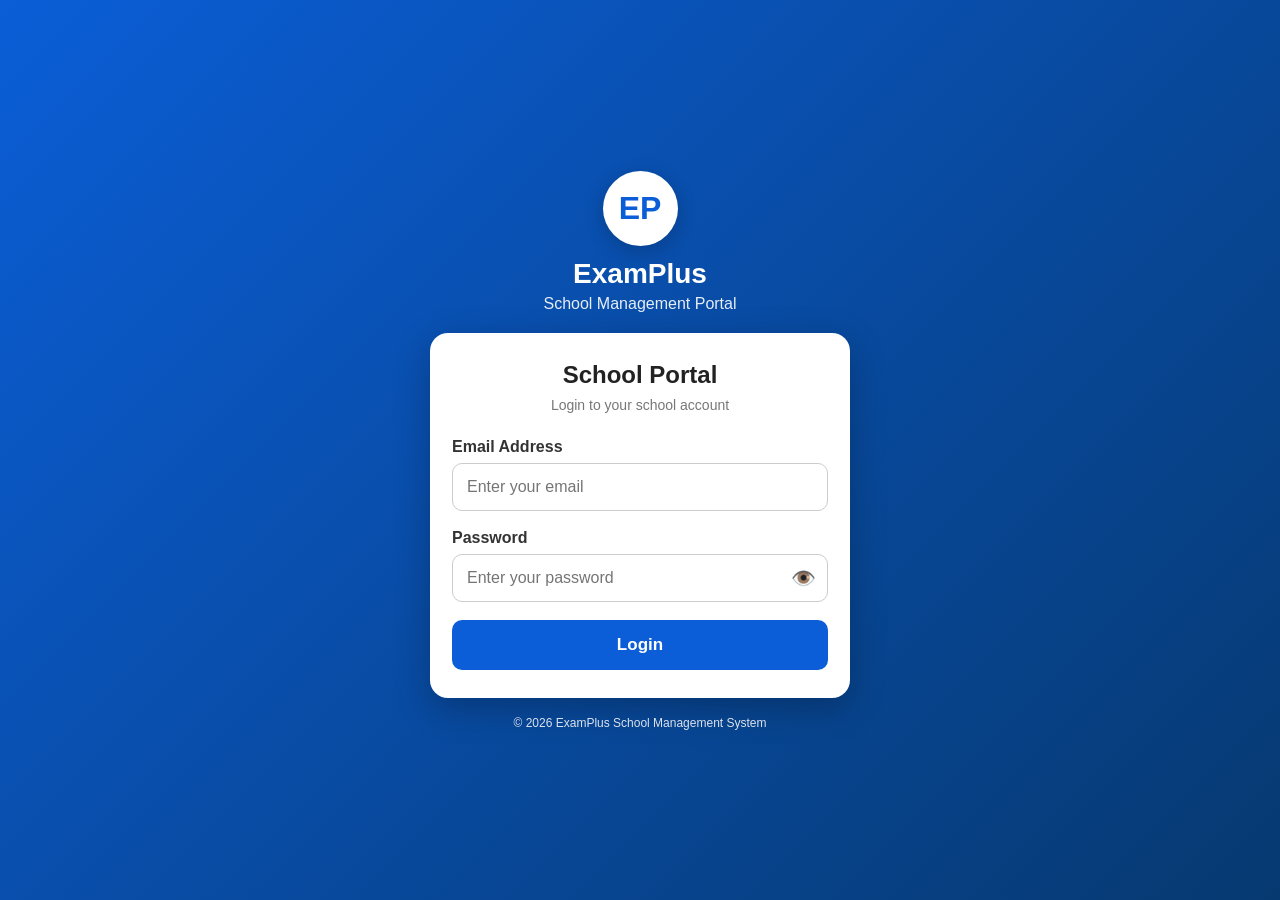
==== schoolportal.html @ 47024be0 "Create schoolportal.html" ====
<!DOCTYPE html>
<html lang="en">
<head>
<meta charset="UTF-8">
<meta name="viewport" content="width=device-width, initial-scale=1.0">
<title>ExamPlus School Portal</title>

<style>
* {
  box-sizing: border-box;
  margin: 0;
  padding: 0;
}

body {
  font-family: Arial, sans-serif;
  min-height: 100vh;
  background: linear-gradient(135deg, #0b5ed7, #063970);
  display: flex;
  align-items: center;
  justify-content: center;
  padding: 20px;
}

.container {
  width: 100%;
  max-width: 420px;
}

.logo-box {
  text-align: center;
  color: white;
  margin-bottom: 20px;
}

.logo-box .logo {
  width: 75px;
  height: 75px;
  background: white;
  color: #0b5ed7;
  border-radius: 50%;
  display: flex;
  align-items: center;
  justify-content: center;
  margin: auto;
  font-size: 32px;
  font-weight: bold;
  box-shadow: 0 5px 20px rgba(0,0,0,.2);
}

.logo-box h1 {
  margin-top: 12px;
  font-size: 28px;
}

.logo-box p {
  margin-top: 5px;
  opacity: .9;
}

.login-card {
  background: white;
  border-radius: 18px;
  padding: 28px 22px;
  box-shadow: 0 10px 35px rgba(0,0,0,.25);
}

.login-card h2 {
  text-align: center;
  color: #222;
  margin-bottom: 8px;
}

.subtitle {
  text-align: center;
  color: #777;
  font-size: 14px;
  margin-bottom: 25px;
}

.form-group {
  margin-bottom: 18px;
}

.form-group label {
  display: block;
  font-weight: bold;
  margin-bottom: 7px;
  color: #333;
}

.form-group input {
  width: 100%;
  padding: 14px;
  border: 1px solid #ccc;
  border-radius: 10px;
  font-size: 16px;
  outline: none;
}

.form-group input:focus {
  border-color: #0b5ed7;
  box-shadow: 0 0 0 3px rgba(11,94,215,.1);
}

.password-box {
  position: relative;
}

.password-box input {
  padding-right: 50px;
}

.show-password {
  position: absolute;
  right: 12px;
  top: 50%;
  transform: translateY(-50%);
  border: none;
  background: none;
  cursor: pointer;
  font-size: 20px;
}

.login-btn {
  width: 100%;
  padding: 15px;
  border: none;
  border-radius: 10px;
  background: #0b5ed7;
  color: white;
  font-size: 17px;
  font-weight: bold;
  cursor: pointer;
}

.login-btn:active {
  transform: scale(.98);
}

.login-btn:disabled {
  opacity: .6;
}

.message {
  display: none;
  margin-top: 15px;
  padding: 12px;
  border-radius: 8px;
  text-align: center;
  font-size: 14px;
}

.error {
  display: block;
  background: #ffe5e5;
  color: #b00020;
}

.success {
  display: block;
  background: #e4f8e9;
  color: #08752b;
}

.footer {
  text-align: center;
  color: white;
  font-size: 12px;
  margin-top: 18px;
  opacity: .85;
}
</style>
</head>

<body>

<div class="container">

  <div class="logo-box">
    <div class="logo">EP</div>
    <h1>ExamPlus</h1>
    <p>School Management Portal</p>
  </div>

  <div class="login-card">

    <h2>School Portal</h2>
    <p class="subtitle">Login to your school account</p>

    <form id="loginForm">

      <div class="form-group">
        <label for="email">Email Address</label>
        <input
          type="email"
          id="email"
          placeholder="Enter your email"
          autocomplete="username"
          required
        >
      </div>

      <div class="form-group">
        <label for="password">Password</label>

        <div class="password-box">
          <input
            type="password"
            id="password"
            placeholder="Enter your password"
            autocomplete="current-password"
            required
          >

          <button
            type="button"
            class="show-password"
            onclick="togglePassword()"
            id="eyeButton"
          >👁️</button>
        </div>
      </div>

      <button type="submit" class="login-btn" id="loginButton">
        Login
      </button>

      <div id="message" class="message"></div>

    </form>

  </div>

  <div class="footer">
    © 2026 ExamPlus School Management System
  </div>

</div>

<script>

/*
====================================================
EXAMPLUS SCHOOL PORTAL LOGIN
====================================================
*/

const API_URL =
"https://script.google.com/macros/s/AKfycbwRhE5rppFgPd6PmH0GtGLFgUjRjajurCFLjSFjQmdW_9P0wSVrzNfCgKwwilCsir9QXQ/exec";


function showMessage(text, type) {

  const message = document.getElementById("message");

  message.textContent = text;

  message.className = "message " + type;
}


function togglePassword() {

  const password = document.getElementById("password");
  const eye = document.getElementById("eyeButton");

  if (password.type === "password") {

    password.type = "text";
    eye.textContent = "🙈";

  } else {

    password.type = "password";
    eye.textContent = "👁️";

  }
}


function loginUser(email, password) {

  return new Promise(function(resolve, reject) {

    const callbackName =
      "examplusSchoolLogin_" +
      Date.now() +
      "_" +
      Math.floor(Math.random() * 100000);

    const script = document.createElement("script");

    const timeout = setTimeout(function() {

      cleanup();

      reject(
        new Error("Connection timeout. Please check your internet connection.")
      );

    }, 15000);


    function cleanup() {

      clearTimeout(timeout);

      if (script.parentNode) {
        script.parentNode.removeChild(script);
      }

      try {
        delete window[callbackName];
      } catch (e) {
        window[callbackName] = undefined;
      }
    }


    window[callbackName] = function(response) {

      cleanup();

      resolve(response);

    };


    script.onerror = function() {

      cleanup();

      reject(
        new Error("Unable to connect to ExamPlus server.")
      );

    };


    const url =
      API_URL +
      "?action=login" +
      "&email=" + encodeURIComponent(email) +
      "&password=" + encodeURIComponent(password) +
      "&callback=" + encodeURIComponent(callbackName);

    script.src = url;

    document.body.appendChild(script);

  });

}


document.getElementById("loginForm").addEventListener("submit", async function(e) {

  e.preventDefault();

  const email =
    document.getElementById("email").value.trim();

  const password =
    document.getElementById("password").value;

  const loginButton =
    document.getElementById("loginButton");


  if (!email || !password) {

    showMessage(
      "Please enter your email and password.",
      "error"
    );

    return;
  }


  loginButton.disabled = true;

  loginButton.textContent = "Logging in...";

  showMessage(
    "Connecting to ExamPlus...",
    "success"
  );


  try {

    const result =
      await loginUser(email, password);


    if (!result || result.success !== true) {

      showMessage(
        result && result.message
          ? result.message
          : "Invalid email or password.",
        "error"
      );

      loginButton.disabled = false;

      loginButton.textContent = "Login";

      return;
    }


    /*
    ----------------------------------------------
    CHECK THAT THE ACCOUNT IS A SCHOOL ADMIN
    ----------------------------------------------
    */

    const role =
      String(result.role || "").toLowerCase().replace(/\s+/g, "");


    if (
      role !== "admin" &&
      role !== "schooladmin" &&
      role !== "school_admin"
    ) {

      showMessage(
        "This account is not a School Admin account.",
        "error"
      );

      loginButton.disabled = false;

      loginButton.textContent = "Login";

      return;
    }


    /*
    ----------------------------------------------
    SAVE LOGIN INFORMATION
    ----------------------------------------------
    */

    localStorage.setItem(
      "examplusSchoolAdmin",
      JSON.stringify(result)
    );


    showMessage(
      "Login successful. Opening School Portal...",
      "success"
    );


    /*
    ----------------------------------------------
    TEMPORARY DASHBOARD MESSAGE
    ----------------------------------------------

    The School Admin dashboard will be connected
    here after we finish the separate dashboard.
    ----------------------------------------------
    */

    setTimeout(function() {

      window.location.href = "schooladmin.html";

    }, 800);


  } catch (error) {

    console.error(error);

    showMessage(
      error.message ||
      "Unable to connect to the server.",
      "error"
    );

    loginButton.disabled = false;

    loginButton.textContent = "Login";

  }

});

</script>

</body>
</html>
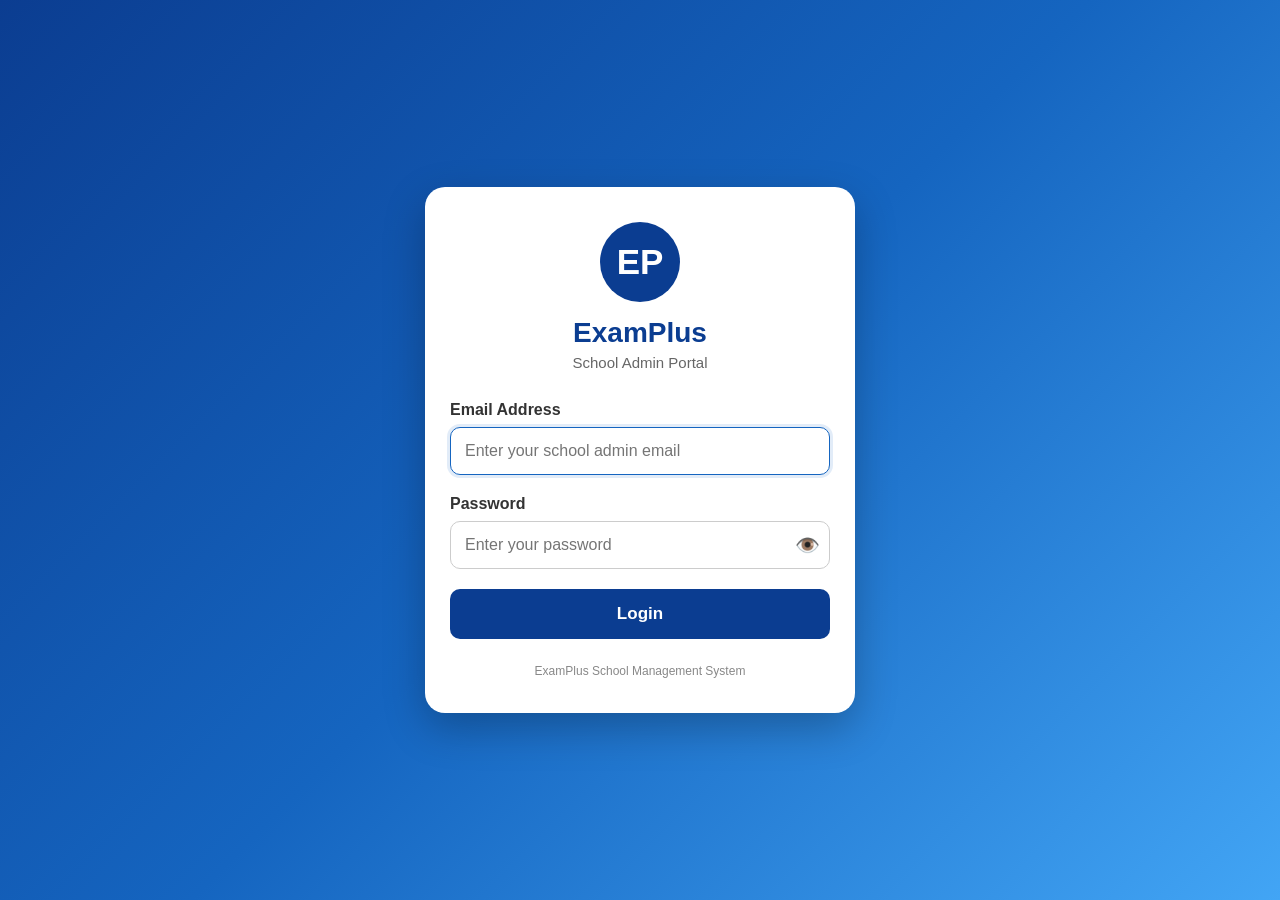
==== commit 45d62840: "Update schoolportal.html" ====
--- a/schoolportal.html
+++ b/schoolportal.html
@@ -1,500 +1,618 @@
-<!DOCTYPE html>
-<html lang="en">
+<!DOCTYPE html><html lang="en">
 <head>
 <meta charset="UTF-8">
 <meta name="viewport" content="width=device-width, initial-scale=1.0">
-<title>ExamPlus School Portal</title>
-
-<style>
+<title>ExamPlus - School Admin Login</title><style>
 * {
-  box-sizing: border-box;
-  margin: 0;
-  padding: 0;
+    box-sizing: border-box;
+    margin: 0;
+    padding: 0;
 }
 
 body {
-  font-family: Arial, sans-serif;
-  min-height: 100vh;
-  background: linear-gradient(135deg, #0b5ed7, #063970);
-  display: flex;
-  align-items: center;
-  justify-content: center;
-  padding: 20px;
-}
-
-.container {
-  width: 100%;
-  max-width: 420px;
-}
-
-.logo-box {
-  text-align: center;
-  color: white;
-  margin-bottom: 20px;
-}
-
-.logo-box .logo {
-  width: 75px;
-  height: 75px;
-  background: white;
-  color: #0b5ed7;
-  border-radius: 50%;
-  display: flex;
-  align-items: center;
-  justify-content: center;
-  margin: auto;
-  font-size: 32px;
-  font-weight: bold;
-  box-shadow: 0 5px 20px rgba(0,0,0,.2);
-}
-
-.logo-box h1 {
-  margin-top: 12px;
-  font-size: 28px;
-}
-
-.logo-box p {
-  margin-top: 5px;
-  opacity: .9;
-}
-
-.login-card {
-  background: white;
-  border-radius: 18px;
-  padding: 28px 22px;
-  box-shadow: 0 10px 35px rgba(0,0,0,.25);
-}
-
-.login-card h2 {
-  text-align: center;
-  color: #222;
-  margin-bottom: 8px;
+    font-family: Arial, sans-serif;
+    min-height: 100vh;
+    background: linear-gradient(135deg, #0b3d91, #1565c0, #42a5f5);
+    display: flex;
+    justify-content: center;
+    align-items: center;
+    padding: 20px;
+}
+
+.login-container {
+    width: 100%;
+    max-width: 430px;
+    background: white;
+    border-radius: 20px;
+    padding: 35px 25px;
+    box-shadow: 0 15px 40px rgba(0,0,0,0.25);
+}
+
+.logo {
+    width: 80px;
+    height: 80px;
+    border-radius: 50%;
+    background: #0b3d91;
+    color: white;
+    display: flex;
+    justify-content: center;
+    align-items: center;
+    margin: 0 auto 15px;
+    font-size: 35px;
+    font-weight: bold;
+}
+
+h1 {
+    text-align: center;
+    color: #0b3d91;
+    font-size: 28px;
+    margin-bottom: 5px;
 }
 
 .subtitle {
-  text-align: center;
-  color: #777;
-  font-size: 14px;
-  margin-bottom: 25px;
-}
-
-.form-group {
-  margin-bottom: 18px;
-}
-
-.form-group label {
-  display: block;
-  font-weight: bold;
-  margin-bottom: 7px;
-  color: #333;
-}
-
-.form-group input {
-  width: 100%;
-  padding: 14px;
-  border: 1px solid #ccc;
-  border-radius: 10px;
-  font-size: 16px;
-  outline: none;
-}
-
-.form-group input:focus {
-  border-color: #0b5ed7;
-  box-shadow: 0 0 0 3px rgba(11,94,215,.1);
+    text-align: center;
+    color: #666;
+    margin-bottom: 30px;
+    font-size: 15px;
+}
+
+label {
+    display: block;
+    font-weight: bold;
+    color: #333;
+    margin-bottom: 8px;
+}
+
+.input-group {
+    margin-bottom: 20px;
+}
+
+input {
+    width: 100%;
+    padding: 14px;
+    border: 1px solid #ccc;
+    border-radius: 10px;
+    font-size: 16px;
+    outline: none;
+}
+
+input:focus {
+    border-color: #1565c0;
+    box-shadow: 0 0 0 3px rgba(21,101,192,0.12);
 }
 
 .password-box {
-  position: relative;
+    position: relative;
 }
 
 .password-box input {
-  padding-right: 50px;
+    padding-right: 55px;
 }
 
 .show-password {
-  position: absolute;
-  right: 12px;
-  top: 50%;
-  transform: translateY(-50%);
-  border: none;
-  background: none;
-  cursor: pointer;
-  font-size: 20px;
-}
-
-.login-btn {
-  width: 100%;
-  padding: 15px;
-  border: none;
-  border-radius: 10px;
-  background: #0b5ed7;
-  color: white;
-  font-size: 17px;
-  font-weight: bold;
-  cursor: pointer;
-}
-
-.login-btn:active {
-  transform: scale(.98);
-}
-
-.login-btn:disabled {
-  opacity: .6;
+    position: absolute;
+    right: 10px;
+    top: 50%;
+    transform: translateY(-50%);
+    border: none;
+    background: transparent;
+    cursor: pointer;
+    font-size: 20px;
+}
+
+button.login-btn {
+    width: 100%;
+    padding: 15px;
+    background: #0b3d91;
+    color: white;
+    border: none;
+    border-radius: 10px;
+    font-size: 17px;
+    font-weight: bold;
+    cursor: pointer;
+}
+
+button.login-btn:hover {
+    background: #082d6b;
+}
+
+button.login-btn:disabled {
+    background: #999;
+    cursor: not-allowed;
 }
 
 .message {
-  display: none;
-  margin-top: 15px;
-  padding: 12px;
-  border-radius: 8px;
-  text-align: center;
-  font-size: 14px;
+    display: none;
+    margin-top: 18px;
+    padding: 12px;
+    border-radius: 8px;
+    text-align: center;
+    font-size: 14px;
 }
 
 .error {
-  display: block;
-  background: #ffe5e5;
-  color: #b00020;
+    display: block;
+    background: #ffebee;
+    color: #c62828;
 }
 
 .success {
-  display: block;
-  background: #e4f8e9;
-  color: #08752b;
+    display: block;
+    background: #e8f5e9;
+    color: #2e7d32;
+}
+
+.school-info {
+    display: none;
+    margin-top: 20px;
+    padding: 15px;
+    background: #f1f7ff;
+    border-radius: 10px;
+    text-align: center;
+}
+
+.school-info strong {
+    color: #0b3d91;
 }
 
 .footer {
-  text-align: center;
-  color: white;
-  font-size: 12px;
-  margin-top: 18px;
-  opacity: .85;
-}
-</style>
-</head>
-
-<body>
-
-<div class="container">
-
-  <div class="logo-box">
-    <div class="logo">EP</div>
-    <h1>ExamPlus</h1>
-    <p>School Management Portal</p>
-  </div>
-
-  <div class="login-card">
-
-    <h2>School Portal</h2>
-    <p class="subtitle">Login to your school account</p>
-
-    <form id="loginForm">
-
-      <div class="form-group">
+    text-align: center;
+    margin-top: 25px;
+    color: #888;
+    font-size: 12px;
+}
+
+.loader {
+    display: inline-block;
+    width: 16px;
+    height: 16px;
+    border: 2px solid rgba(255,255,255,0.4);
+    border-top-color: white;
+    border-radius: 50%;
+    animation: spin 0.8s linear infinite;
+    vertical-align: middle;
+    margin-right: 7px;
+}
+
+@keyframes spin {
+    to {
+        transform: rotate(360deg);
+    }
+}
+</style></head><body><div class="login-container"><div class="logo">EP</div>
+
+<h1>ExamPlus</h1>
+
+<div class="subtitle">
+    School Admin Portal
+</div>
+
+<form id="loginForm">
+
+    <div class="input-group">
         <label for="email">Email Address</label>
         <input
-          type="email"
-          id="email"
-          placeholder="Enter your email"
-          autocomplete="username"
-          required
+            type="email"
+            id="email"
+            placeholder="Enter your school admin email"
+            autocomplete="username"
+            required
         >
-      </div>
-
-      <div class="form-group">
+    </div>
+
+    <div class="input-group">
         <label for="password">Password</label>
 
         <div class="password-box">
-          <input
-            type="password"
-            id="password"
-            placeholder="Enter your password"
-            autocomplete="current-password"
-            required
-          >
-
-          <button
-            type="button"
-            class="show-password"
-            onclick="togglePassword()"
-            id="eyeButton"
-          >👁️</button>
+            <input
+                type="password"
+                id="password"
+                placeholder="Enter your password"
+                autocomplete="current-password"
+                required
+            >
+
+            <button
+                type="button"
+                class="show-password"
+                onclick="togglePassword()"
+                id="eyeButton"
+            >
+                👁️
+            </button>
         </div>
-      </div>
-
-      <button type="submit" class="login-btn" id="loginButton">
+    </div>
+
+    <button
+        type="submit"
+        class="login-btn"
+        id="loginButton"
+    >
         Login
-      </button>
-
-      <div id="message" class="message"></div>
-
-    </form>
-
-  </div>
-
-  <div class="footer">
-    © 2026 ExamPlus School Management System
-  </div>
-
+    </button>
+
+</form>
+
+<div id="message" class="message"></div>
+
+<div id="schoolInfo" class="school-info">
+    <div>School:</div>
+    <strong id="schoolName"></strong>
+    <br><br>
+    <div>School ID:</div>
+    <strong id="schoolID"></strong>
 </div>
 
-<script>
-
-/*
-====================================================
-EXAMPLUS SCHOOL PORTAL LOGIN
-====================================================
-*/
+<div class="footer">
+    ExamPlus School Management System
+</div>
+
+</div><script>
+
+/* =========================================================
+   EXAMPLUS SCHOOL ADMIN BACKEND
+   ========================================================= */
 
 const API_URL =
-"https://script.google.com/macros/s/AKfycbwRhE5rppFgPd6PmH0GtGLFgUjRjajurCFLjSFjQmdW_9P0wSVrzNfCgKwwilCsir9QXQ/exec";
-
+"https://script.google.com/macros/s/AKfycbyCPfdIdzaR0Cqt_Q4u6Bzd-Dn-URsOGwjJBF9GlB23GHXUqoLqM8Nq1-xJiftDgR7UTQ/exec";
+
+
+/* =========================================================
+   LOGIN FORM
+   ========================================================= */
+
+document.getElementById("loginForm").addEventListener("submit", function(e) {
+
+    e.preventDefault();
+
+    const email =
+        document.getElementById("email").value.trim();
+
+    const password =
+        document.getElementById("password").value;
+
+    if (!email || !password) {
+        showMessage("Please enter your email and password.", "error");
+        return;
+    }
+
+    startLogin();
+
+    loginWithJSONP(email, password);
+});
+
+
+/* =========================================================
+   JSONP LOGIN
+   ========================================================= */
+
+function loginWithJSONP(email, password) {
+
+    const callbackName =
+        "examPlusLogin_" + Date.now();
+
+    window[callbackName] = function(response) {
+
+        try {
+
+            if (!response) {
+                showMessage(
+                    "No response was received from the server.",
+                    "error"
+                );
+
+                stopLogin();
+                return;
+            }
+
+            console.log("School Admin Login Response:", response);
+
+            if (response.success === true) {
+
+                const role =
+                    String(response.role || "").toLowerCase().trim();
+
+                const schoolID =
+                    response.schoolID ||
+                    response.schoolId ||
+                    response.SchoolID ||
+                    "";
+
+                const schoolName =
+                    response.schoolName ||
+                    response.SchoolName ||
+                    "";
+
+                /*
+                 * Accept the two role names used by the backend:
+                 * admin
+                 * schooladmin
+                 */
+
+                if (
+                    role !== "admin" &&
+                    role !== "schooladmin"
+                ) {
+
+                    showMessage(
+                        "This account is not authorized for the School Admin portal.",
+                        "error"
+                    );
+
+                    stopLogin();
+                    cleanup();
+                    return;
+                }
+
+                if (!schoolID) {
+
+                    showMessage(
+                        "Login succeeded, but no School ID was returned by the server.",
+                        "error"
+                    );
+
+                    stopLogin();
+                    cleanup();
+                    return;
+                }
+
+
+                /* Save login information */
+
+                localStorage.setItem(
+                    "examplus_schooladmin_email",
+                    email
+                );
+
+                localStorage.setItem(
+                    "examplus_schooladmin_role",
+                    role
+                );
+
+                localStorage.setItem(
+                    "examplus_schoolID",
+                    schoolID
+                );
+
+                localStorage.setItem(
+                    "examplus_schoolId",
+                    schoolID
+                );
+
+                localStorage.setItem(
+                    "examplus_schoolName",
+                    schoolName
+                );
+
+
+                /* Display school information */
+
+                document.getElementById("schoolName").textContent =
+                    schoolName || "School";
+
+                document.getElementById("schoolID").textContent =
+                    schoolID;
+
+                document.getElementById("schoolInfo").style.display =
+                    "block";
+
+                showMessage(
+                    "Login successful. Opening School Admin Dashboard...",
+                    "success"
+                );
+
+
+                /*
+                 * Give the browser a short moment to save
+                 * localStorage before redirecting.
+                 */
+
+                setTimeout(function() {
+
+                    window.location.href =
+                        "schooladmin.html";
+
+                }, 1200);
+
+            }
+
+            else {
+
+                showMessage(
+                    response.message ||
+                    "Invalid email or password.",
+                    "error"
+                );
+
+                stopLogin();
+            }
+
+        }
+
+        catch(error) {
+
+            console.error(error);
+
+            showMessage(
+                "An error occurred while processing the login response.",
+                "error"
+            );
+
+            stopLogin();
+        }
+
+        cleanup();
+    };
+
+
+    const script =
+        document.createElement("script");
+
+    const encodedEmail =
+        encodeURIComponent(email);
+
+    const encodedPassword =
+        encodeURIComponent(password);
+
+    script.src =
+        API_URL +
+        "?action=login" +
+        "&email=" + encodedEmail +
+        "&password=" + encodedPassword +
+        "&callback=" + callbackName +
+        "&_=" + Date.now();
+
+    script.onerror = function() {
+
+        showMessage(
+            "Unable to connect to the School Admin server. Please check your internet connection and Apps Script deployment.",
+            "error"
+        );
+
+        stopLogin();
+
+        cleanup();
+    };
+
+    document.body.appendChild(script);
+
+
+    /* Timeout */
+
+    window[callbackName + "_timeout"] =
+        setTimeout(function() {
+
+            if (window[callbackName]) {
+
+                showMessage(
+                    "The server is taking too long to respond. Please try again.",
+                    "error"
+                );
+
+                stopLogin();
+                cleanup();
+            }
+
+        }, 15000);
+
+
+    function cleanup() {
+
+        const scripts =
+            document.querySelectorAll(
+                'script[src*="callback=' + callbackName + '"]'
+            );
+
+        scripts.forEach(function(s) {
+            s.remove();
+        });
+
+        clearTimeout(
+            window[callbackName + "_timeout"]
+        );
+
+        try {
+            delete window[callbackName];
+        }
+        catch(err) {
+            window[callbackName] = undefined;
+        }
+    }
+}
+
+
+/* =========================================================
+   LOGIN BUTTON STATE
+   ========================================================= */
+
+function startLogin() {
+
+    const button =
+        document.getElementById("loginButton");
+
+    button.disabled = true;
+
+    button.innerHTML =
+        '<span class="loader"></span>Checking...';
+
+    document.getElementById("message").style.display =
+        "none";
+}
+
+
+function stopLogin() {
+
+    const button =
+        document.getElementById("loginButton");
+
+    button.disabled = false;
+
+    button.textContent =
+        "Login";
+}
+
+
+/* =========================================================
+   SHOW / HIDE PASSWORD
+   ========================================================= */
+
+function togglePassword() {
+
+    const password =
+        document.getElementById("password");
+
+    const eye =
+        document.getElementById("eyeButton");
+
+    if (password.type === "password") {
+
+        password.type = "text";
+
+        eye.textContent = "🙈";
+
+    }
+    else {
+
+        password.type = "password";
+
+        eye.textContent = "👁️";
+    }
+}
+
+
+/* =========================================================
+   MESSAGE
+   ========================================================= */
 
 function showMessage(text, type) {
 
-  const message = document.getElementById("message");
-
-  message.textContent = text;
-
-  message.className = "message " + type;
-}
-
-
-function togglePassword() {
-
-  const password = document.getElementById("password");
-  const eye = document.getElementById("eyeButton");
-
-  if (password.type === "password") {
-
-    password.type = "text";
-    eye.textContent = "🙈";
-
-  } else {
-
-    password.type = "password";
-    eye.textContent = "👁️";
-
-  }
-}
-
-
-function loginUser(email, password) {
-
-  return new Promise(function(resolve, reject) {
-
-    const callbackName =
-      "examplusSchoolLogin_" +
-      Date.now() +
-      "_" +
-      Math.floor(Math.random() * 100000);
-
-    const script = document.createElement("script");
-
-    const timeout = setTimeout(function() {
-
-      cleanup();
-
-      reject(
-        new Error("Connection timeout. Please check your internet connection.")
-      );
-
-    }, 15000);
-
-
-    function cleanup() {
-
-      clearTimeout(timeout);
-
-      if (script.parentNode) {
-        script.parentNode.removeChild(script);
-      }
-
-      try {
-        delete window[callbackName];
-      } catch (e) {
-        window[callbackName] = undefined;
-      }
-    }
-
-
-    window[callbackName] = function(response) {
-
-      cleanup();
-
-      resolve(response);
-
-    };
-
-
-    script.onerror = function() {
-
-      cleanup();
-
-      reject(
-        new Error("Unable to connect to ExamPlus server.")
-      );
-
-    };
-
-
-    const url =
-      API_URL +
-      "?action=login" +
-      "&email=" + encodeURIComponent(email) +
-      "&password=" + encodeURIComponent(password) +
-      "&callback=" + encodeURIComponent(callbackName);
-
-    script.src = url;
-
-    document.body.appendChild(script);
-
-  });
-
-}
-
-
-document.getElementById("loginForm").addEventListener("submit", async function(e) {
-
-  e.preventDefault();
-
-  const email =
-    document.getElementById("email").value.trim();
-
-  const password =
-    document.getElementById("password").value;
-
-  const loginButton =
-    document.getElementById("loginButton");
-
-
-  if (!email || !password) {
-
-    showMessage(
-      "Please enter your email and password.",
-      "error"
-    );
-
-    return;
-  }
-
-
-  loginButton.disabled = true;
-
-  loginButton.textContent = "Logging in...";
-
-  showMessage(
-    "Connecting to ExamPlus...",
-    "success"
-  );
-
-
-  try {
-
-    const result =
-      await loginUser(email, password);
-
-
-    if (!result || result.success !== true) {
-
-      showMessage(
-        result && result.message
-          ? result.message
-          : "Invalid email or password.",
-        "error"
-      );
-
-      loginButton.disabled = false;
-
-      loginButton.textContent = "Login";
-
-      return;
-    }
-
+    const message =
+        document.getElementById("message");
+
+    message.textContent = text;
+
+    message.className =
+        "message " + type;
+
+    message.style.display =
+        "block";
+}
+
+
+/* =========================================================
+   PREVENT OLD LOGIN DATA FROM CAUSING PROBLEMS
+   ========================================================= */
+
+window.addEventListener("load", function() {
 
     /*
-    ----------------------------------------------
-    CHECK THAT THE ACCOUNT IS A SCHOOL ADMIN
-    ----------------------------------------------
-    */
-
-    const role =
-      String(result.role || "").toLowerCase().replace(/\s+/g, "");
-
-
-    if (
-      role !== "admin" &&
-      role !== "schooladmin" &&
-      role !== "school_admin"
-    ) {
-
-      showMessage(
-        "This account is not a School Admin account.",
-        "error"
-      );
-
-      loginButton.disabled = false;
-
-      loginButton.textContent = "Login";
-
-      return;
-    }
-
-
-    /*
-    ----------------------------------------------
-    SAVE LOGIN INFORMATION
-    ----------------------------------------------
-    */
-
-    localStorage.setItem(
-      "examplusSchoolAdmin",
-      JSON.stringify(result)
-    );
-
-
-    showMessage(
-      "Login successful. Opening School Portal...",
-      "success"
-    );
-
-
-    /*
-    ----------------------------------------------
-    TEMPORARY DASHBOARD MESSAGE
-    ----------------------------------------------
-
-    The School Admin dashboard will be connected
-    here after we finish the separate dashboard.
-    ----------------------------------------------
-    */
-
-    setTimeout(function() {
-
-      window.location.href = "schooladmin.html";
-
-    }, 800);
-
-
-  } catch (error) {
-
-    console.error(error);
-
-    showMessage(
-      error.message ||
-      "Unable to connect to the server.",
-      "error"
-    );
-
-    loginButton.disabled = false;
-
-    loginButton.textContent = "Login";
-
-  }
+     * Keep the login page clean.
+     * The dashboard will create and use its own session data.
+     */
+
+    document.getElementById("email").focus();
 
 });
 
-</script>
-
-</body>
+</script></body>
 </html>
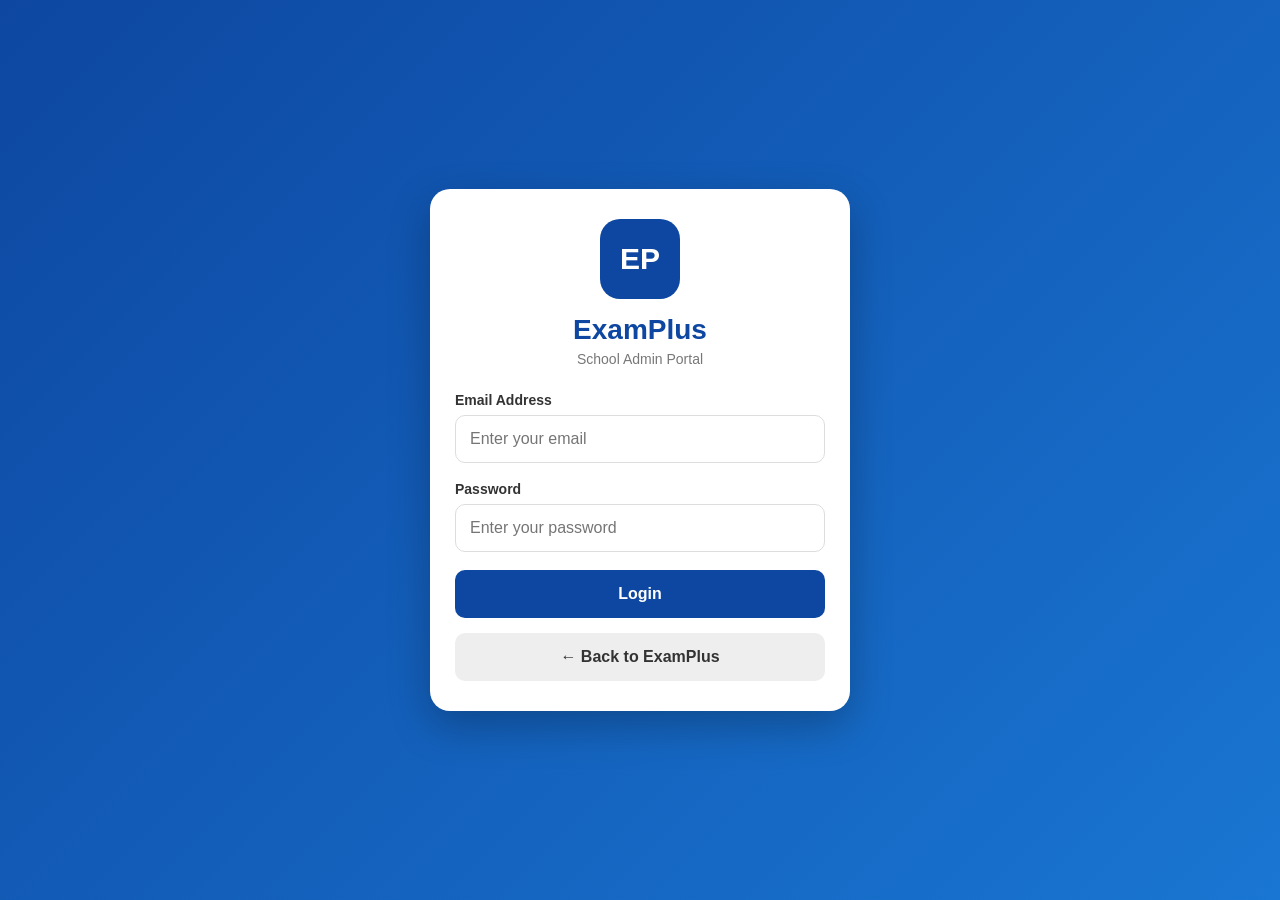
==== commit 4ed6e95a: "Update schoolportal.html" ====
--- a/schoolportal.html
+++ b/schoolportal.html
@@ -1,618 +1,552 @@
-<!DOCTYPE html><html lang="en">
+<!DOCTYPE html>
+<html lang="en">
 <head>
-<meta charset="UTF-8">
-<meta name="viewport" content="width=device-width, initial-scale=1.0">
-<title>ExamPlus - School Admin Login</title><style>
-* {
-    box-sizing: border-box;
-    margin: 0;
-    padding: 0;
-}
-
-body {
-    font-family: Arial, sans-serif;
-    min-height: 100vh;
-    background: linear-gradient(135deg, #0b3d91, #1565c0, #42a5f5);
-    display: flex;
-    justify-content: center;
-    align-items: center;
-    padding: 20px;
-}
-
-.login-container {
-    width: 100%;
-    max-width: 430px;
-    background: white;
-    border-radius: 20px;
-    padding: 35px 25px;
-    box-shadow: 0 15px 40px rgba(0,0,0,0.25);
-}
-
-.logo {
-    width: 80px;
-    height: 80px;
-    border-radius: 50%;
-    background: #0b3d91;
-    color: white;
-    display: flex;
-    justify-content: center;
-    align-items: center;
-    margin: 0 auto 15px;
-    font-size: 35px;
-    font-weight: bold;
-}
-
-h1 {
-    text-align: center;
-    color: #0b3d91;
-    font-size: 28px;
-    margin-bottom: 5px;
-}
-
-.subtitle {
-    text-align: center;
-    color: #666;
-    margin-bottom: 30px;
-    font-size: 15px;
-}
-
-label {
-    display: block;
-    font-weight: bold;
-    color: #333;
-    margin-bottom: 8px;
-}
-
-.input-group {
-    margin-bottom: 20px;
-}
-
-input {
-    width: 100%;
-    padding: 14px;
-    border: 1px solid #ccc;
-    border-radius: 10px;
-    font-size: 16px;
-    outline: none;
-}
-
-input:focus {
-    border-color: #1565c0;
-    box-shadow: 0 0 0 3px rgba(21,101,192,0.12);
-}
-
-.password-box {
-    position: relative;
-}
-
-.password-box input {
-    padding-right: 55px;
-}
-
-.show-password {
-    position: absolute;
-    right: 10px;
-    top: 50%;
-    transform: translateY(-50%);
-    border: none;
-    background: transparent;
-    cursor: pointer;
-    font-size: 20px;
-}
-
-button.login-btn {
-    width: 100%;
-    padding: 15px;
-    background: #0b3d91;
-    color: white;
-    border: none;
-    border-radius: 10px;
-    font-size: 17px;
-    font-weight: bold;
-    cursor: pointer;
-}
-
-button.login-btn:hover {
-    background: #082d6b;
-}
-
-button.login-btn:disabled {
-    background: #999;
-    cursor: not-allowed;
-}
-
-.message {
-    display: none;
-    margin-top: 18px;
-    padding: 12px;
-    border-radius: 8px;
-    text-align: center;
-    font-size: 14px;
-}
-
-.error {
-    display: block;
-    background: #ffebee;
-    color: #c62828;
-}
-
-.success {
-    display: block;
-    background: #e8f5e9;
-    color: #2e7d32;
-}
-
-.school-info {
-    display: none;
-    margin-top: 20px;
-    padding: 15px;
-    background: #f1f7ff;
-    border-radius: 10px;
-    text-align: center;
-}
-
-.school-info strong {
-    color: #0b3d91;
-}
-
-.footer {
-    text-align: center;
-    margin-top: 25px;
-    color: #888;
-    font-size: 12px;
-}
-
-.loader {
-    display: inline-block;
-    width: 16px;
-    height: 16px;
-    border: 2px solid rgba(255,255,255,0.4);
-    border-top-color: white;
-    border-radius: 50%;
-    animation: spin 0.8s linear infinite;
-    vertical-align: middle;
-    margin-right: 7px;
-}
-
-@keyframes spin {
-    to {
-        transform: rotate(360deg);
-    }
-}
-</style></head><body><div class="login-container"><div class="logo">EP</div>
-
-<h1>ExamPlus</h1>
-
-<div class="subtitle">
-    School Admin Portal
-</div>
-
-<form id="loginForm">
-
-    <div class="input-group">
+  <meta charset="UTF-8">
+  <meta name="viewport" content="width=device-width, initial-scale=1.0">
+
+  <title>ExamPlus School Portal</title>
+
+  <style>
+    * {
+      box-sizing: border-box;
+      margin: 0;
+      padding: 0;
+      font-family: Arial, sans-serif;
+    }
+
+    body {
+      min-height: 100vh;
+      background: linear-gradient(135deg, #0d47a1, #1976d2);
+      display: flex;
+      align-items: center;
+      justify-content: center;
+      padding: 20px;
+    }
+
+    .container {
+      width: 100%;
+      max-width: 420px;
+    }
+
+    .card {
+      background: white;
+      border-radius: 20px;
+      padding: 30px 25px;
+      box-shadow: 0 15px 40px rgba(0,0,0,0.25);
+    }
+
+    .logo {
+      width: 80px;
+      height: 80px;
+      margin: 0 auto 15px;
+      border-radius: 20px;
+      background: #0d47a1;
+      color: white;
+      display: flex;
+      align-items: center;
+      justify-content: center;
+      font-size: 30px;
+      font-weight: bold;
+    }
+
+    h1 {
+      text-align: center;
+      color: #0d47a1;
+      font-size: 28px;
+      margin-bottom: 5px;
+    }
+
+    .subtitle {
+      text-align: center;
+      color: #777;
+      margin-bottom: 25px;
+      font-size: 14px;
+    }
+
+    label {
+      display: block;
+      margin-bottom: 7px;
+      font-weight: bold;
+      color: #333;
+      font-size: 14px;
+    }
+
+    input {
+      width: 100%;
+      padding: 14px;
+      border: 1px solid #ddd;
+      border-radius: 10px;
+      margin-bottom: 18px;
+      font-size: 16px;
+      outline: none;
+    }
+
+    input:focus {
+      border-color: #1976d2;
+      box-shadow: 0 0 0 2px rgba(25,118,210,0.1);
+    }
+
+    button {
+      width: 100%;
+      padding: 15px;
+      border: none;
+      border-radius: 10px;
+      background: #0d47a1;
+      color: white;
+      font-size: 16px;
+      font-weight: bold;
+      cursor: pointer;
+    }
+
+    button:hover {
+      background: #08367c;
+    }
+
+    button:disabled {
+      background: #999;
+      cursor: not-allowed;
+    }
+
+    .back {
+      margin-top: 15px;
+      background: #eee;
+      color: #333;
+    }
+
+    .back:hover {
+      background: #ddd;
+    }
+
+    #message {
+      display: none;
+      margin-bottom: 18px;
+      padding: 12px;
+      border-radius: 8px;
+      text-align: center;
+      font-size: 14px;
+    }
+
+    .error {
+      display: block !important;
+      background: #ffebee;
+      color: #c62828;
+    }
+
+    .success {
+      display: block !important;
+      background: #e8f5e9;
+      color: #2e7d32;
+    }
+
+    .loading {
+      text-align: center;
+      color: #777;
+      margin-top: 12px;
+      display: none;
+      font-size: 14px;
+    }
+  </style>
+</head>
+
+<body>
+
+  <div class="container">
+
+    <div class="card">
+
+      <div class="logo">EP</div>
+
+      <h1>ExamPlus</h1>
+
+      <div class="subtitle">
+        School Admin Portal
+      </div>
+
+      <div id="message"></div>
+
+      <form id="loginForm">
+
         <label for="email">Email Address</label>
+
         <input
-            type="email"
-            id="email"
-            placeholder="Enter your school admin email"
-            autocomplete="username"
-            required
+          type="email"
+          id="email"
+          placeholder="Enter your email"
+          required
+          autocomplete="username"
         >
+
+        <label for="password">Password</label>
+
+        <input
+          type="password"
+          id="password"
+          placeholder="Enter your password"
+          required
+          autocomplete="current-password"
+        >
+
+        <button type="submit" id="loginButton">
+          Login
+        </button>
+
+      </form>
+
+      <div id="loading" class="loading">
+        Logging in, please wait...
+      </div>
+
+      <button
+        type="button"
+        class="back"
+        onclick="goHome()"
+      >
+        ← Back to ExamPlus
+      </button>
+
     </div>
 
-    <div class="input-group">
-        <label for="password">Password</label>
-
-        <div class="password-box">
-            <input
-                type="password"
-                id="password"
-                placeholder="Enter your password"
-                autocomplete="current-password"
-                required
-            >
-
-            <button
-                type="button"
-                class="show-password"
-                onclick="togglePassword()"
-                id="eyeButton"
-            >
-                👁️
-            </button>
-        </div>
-    </div>
-
-    <button
-        type="submit"
-        class="login-btn"
-        id="loginButton"
-    >
-        Login
-    </button>
-
-</form>
-
-<div id="message" class="message"></div>
-
-<div id="schoolInfo" class="school-info">
-    <div>School:</div>
-    <strong id="schoolName"></strong>
-    <br><br>
-    <div>School ID:</div>
-    <strong id="schoolID"></strong>
-</div>
-
-<div class="footer">
-    ExamPlus School Management System
-</div>
-
-</div><script>
-
-/* =========================================================
-   EXAMPLUS SCHOOL ADMIN BACKEND
-   ========================================================= */
-
-const API_URL =
-"https://script.google.com/macros/s/AKfycbyCPfdIdzaR0Cqt_Q4u6Bzd-Dn-URsOGwjJBF9GlB23GHXUqoLqM8Nq1-xJiftDgR7UTQ/exec";
-
-
-/* =========================================================
-   LOGIN FORM
-   ========================================================= */
-
-document.getElementById("loginForm").addEventListener("submit", function(e) {
-
-    e.preventDefault();
-
-    const email =
-        document.getElementById("email").value.trim();
-
-    const password =
-        document.getElementById("password").value;
-
-    if (!email || !password) {
-        showMessage("Please enter your email and password.", "error");
+  </div>
+
+
+<script>
+
+  /*
+   * ExamPlus School Admin Web App
+   */
+
+  const API_URL =
+    "https://script.google.com/macros/s/AKfycbzfvwRYbw5RlljMQ09wNm9jFo0vyM-Q475BxApZqwha0t55a1m16zY3AyMa2fdsP7UIVA/exec";
+
+
+  /*
+   * Show message
+   */
+
+  function showMessage(message, type) {
+
+    const box = document.getElementById("message");
+
+    box.textContent = message;
+
+    box.className = type || "";
+
+  }
+
+
+  /*
+   * Loading state
+   */
+
+  function setLoading(isLoading) {
+
+    const button =
+      document.getElementById("loginButton");
+
+    const loading =
+      document.getElementById("loading");
+
+    if (isLoading) {
+
+      button.disabled = true;
+
+      button.textContent = "Logging in...";
+
+      loading.style.display = "block";
+
+    } else {
+
+      button.disabled = false;
+
+      button.textContent = "Login";
+
+      loading.style.display = "none";
+
+    }
+
+  }
+
+
+  /*
+   * JSONP login
+   *
+   * JSONP is used because the frontend
+   * is hosted on GitHub Pages while
+   * Google Apps Script is another domain.
+   */
+
+  function loginWithJSONP(email, password) {
+
+    return new Promise(function(resolve, reject) {
+
+      const callbackName =
+        "examPlusSchoolLogin_" +
+        Date.now() +
+        "_" +
+        Math.floor(Math.random() * 100000);
+
+      const script =
+        document.createElement("script");
+
+      const timeout =
+        setTimeout(function() {
+
+          cleanup();
+
+          reject(
+            new Error(
+              "Login request timed out. Please check your internet connection."
+            )
+          );
+
+        }, 20000);
+
+
+      function cleanup() {
+
+        clearTimeout(timeout);
+
+        if (script.parentNode) {
+          script.parentNode.removeChild(script);
+        }
+
+        try {
+          delete window[callbackName];
+        } catch (e) {
+          window[callbackName] = undefined;
+        }
+
+      }
+
+
+      window[callbackName] = function(response) {
+
+        cleanup();
+
+        resolve(response);
+
+      };
+
+
+      script.onerror = function() {
+
+        cleanup();
+
+        reject(
+          new Error(
+            "Unable to connect to the ExamPlus server."
+          )
+        );
+
+      };
+
+
+      const url =
+        API_URL +
+        "?action=schoolAdminLogin" +
+        "&email=" +
+        encodeURIComponent(email) +
+        "&password=" +
+        encodeURIComponent(password) +
+        "&callback=" +
+        encodeURIComponent(callbackName) +
+        "&_=" +
+        Date.now();
+
+
+      script.src = url;
+
+      document.body.appendChild(script);
+
+    });
+
+  }
+
+
+  /*
+   * Login form
+   */
+
+  document
+    .getElementById("loginForm")
+    .addEventListener("submit", async function(event) {
+
+      event.preventDefault();
+
+      showMessage("", "");
+
+      const email =
+        document
+          .getElementById("email")
+          .value
+          .trim();
+
+      const password =
+        document
+          .getElementById("password")
+          .value;
+
+
+      if (!email || !password) {
+
+        showMessage(
+          "Please enter your email and password.",
+          "error"
+        );
+
         return;
-    }
-
-    startLogin();
-
-    loginWithJSONP(email, password);
-});
-
-
-/* =========================================================
-   JSONP LOGIN
-   ========================================================= */
-
-function loginWithJSONP(email, password) {
-
-    const callbackName =
-        "examPlusLogin_" + Date.now();
-
-    window[callbackName] = function(response) {
-
-        try {
-
-            if (!response) {
-                showMessage(
-                    "No response was received from the server.",
-                    "error"
-                );
-
-                stopLogin();
-                return;
-            }
-
-            console.log("School Admin Login Response:", response);
-
-            if (response.success === true) {
-
-                const role =
-                    String(response.role || "").toLowerCase().trim();
-
-                const schoolID =
-                    response.schoolID ||
-                    response.schoolId ||
-                    response.SchoolID ||
-                    "";
-
-                const schoolName =
-                    response.schoolName ||
-                    response.SchoolName ||
-                    "";
-
-                /*
-                 * Accept the two role names used by the backend:
-                 * admin
-                 * schooladmin
-                 */
-
-                if (
-                    role !== "admin" &&
-                    role !== "schooladmin"
-                ) {
-
-                    showMessage(
-                        "This account is not authorized for the School Admin portal.",
-                        "error"
-                    );
-
-                    stopLogin();
-                    cleanup();
-                    return;
-                }
-
-                if (!schoolID) {
-
-                    showMessage(
-                        "Login succeeded, but no School ID was returned by the server.",
-                        "error"
-                    );
-
-                    stopLogin();
-                    cleanup();
-                    return;
-                }
-
-
-                /* Save login information */
-
-                localStorage.setItem(
-                    "examplus_schooladmin_email",
-                    email
-                );
-
-                localStorage.setItem(
-                    "examplus_schooladmin_role",
-                    role
-                );
-
-                localStorage.setItem(
-                    "examplus_schoolID",
-                    schoolID
-                );
-
-                localStorage.setItem(
-                    "examplus_schoolId",
-                    schoolID
-                );
-
-                localStorage.setItem(
-                    "examplus_schoolName",
-                    schoolName
-                );
-
-
-                /* Display school information */
-
-                document.getElementById("schoolName").textContent =
-                    schoolName || "School";
-
-                document.getElementById("schoolID").textContent =
-                    schoolID;
-
-                document.getElementById("schoolInfo").style.display =
-                    "block";
-
-                showMessage(
-                    "Login successful. Opening School Admin Dashboard...",
-                    "success"
-                );
-
-
-                /*
-                 * Give the browser a short moment to save
-                 * localStorage before redirecting.
-                 */
-
-                setTimeout(function() {
-
-                    window.location.href =
-                        "schooladmin.html";
-
-                }, 1200);
-
-            }
-
-            else {
-
-                showMessage(
-                    response.message ||
-                    "Invalid email or password.",
-                    "error"
-                );
-
-                stopLogin();
-            }
+
+      }
+
+
+      setLoading(true);
+
+
+      try {
+
+        const response =
+          await loginWithJSONP(
+            email,
+            password
+          );
+
+
+        console.log(
+          "School Admin Login Response:",
+          response
+        );
+
+
+        if (
+          !response ||
+          response.success !== true
+        ) {
+
+          showMessage(
+            response &&
+            response.message
+              ? response.message
+              : "Login failed. Please check your login details.",
+            "error"
+          );
+
+          setLoading(false);
+
+          return;
 
         }
 
-        catch(error) {
-
-            console.error(error);
-
-            showMessage(
-                "An error occurred while processing the login response.",
-                "error"
-            );
-
-            stopLogin();
+
+        /*
+         * Confirm that this is actually
+         * a School Admin account.
+         */
+
+        const role =
+          String(
+            response.role || ""
+          )
+          .toLowerCase()
+          .trim();
+
+
+        if (
+          role !== "admin" &&
+          role !== "schooladmin"
+        ) {
+
+          showMessage(
+            "This account is not a School Admin account.",
+            "error"
+          );
+
+          setLoading(false);
+
+          return;
+
         }
 
-        cleanup();
-    };
-
-
-    const script =
-        document.createElement("script");
-
-    const encodedEmail =
-        encodeURIComponent(email);
-
-    const encodedPassword =
-        encodeURIComponent(password);
-
-    script.src =
-        API_URL +
-        "?action=login" +
-        "&email=" + encodedEmail +
-        "&password=" + encodedPassword +
-        "&callback=" + callbackName +
-        "&_=" + Date.now();
-
-    script.onerror = function() {
+
+        /*
+         * Save login information
+         */
+
+        localStorage.setItem(
+          "examplus_schooladmin_email",
+          response.email || email
+        );
+
+        localStorage.setItem(
+          "examplus_schooladmin_role",
+          role
+        );
+
+        localStorage.setItem(
+          "examplus_schoolID",
+          response.schoolID || ""
+        );
+
+        localStorage.setItem(
+          "examplus_schoolId",
+          response.schoolID || ""
+        );
+
+        localStorage.setItem(
+          "examplus_schoolName",
+          response.schoolName || ""
+        );
+
 
         showMessage(
-            "Unable to connect to the School Admin server. Please check your internet connection and Apps Script deployment.",
-            "error"
-        );
-
-        stopLogin();
-
-        cleanup();
-    };
-
-    document.body.appendChild(script);
-
-
-    /* Timeout */
-
-    window[callbackName + "_timeout"] =
+          "Login successful. Opening School Admin Dashboard...",
+          "success"
+        );
+
+
+        /*
+         * Open School Admin dashboard
+         */
+
         setTimeout(function() {
 
-            if (window[callbackName]) {
-
-                showMessage(
-                    "The server is taking too long to respond. Please try again.",
-                    "error"
-                );
-
-                stopLogin();
-                cleanup();
-            }
-
-        }, 15000);
-
-
-    function cleanup() {
-
-        const scripts =
-            document.querySelectorAll(
-                'script[src*="callback=' + callbackName + '"]'
-            );
-
-        scripts.forEach(function(s) {
-            s.remove();
-        });
-
-        clearTimeout(
-            window[callbackName + "_timeout"]
-        );
-
-        try {
-            delete window[callbackName];
-        }
-        catch(err) {
-            window[callbackName] = undefined;
-        }
-    }
-}
-
-
-/* =========================================================
-   LOGIN BUTTON STATE
-   ========================================================= */
-
-function startLogin() {
-
-    const button =
-        document.getElementById("loginButton");
-
-    button.disabled = true;
-
-    button.innerHTML =
-        '<span class="loader"></span>Checking...';
-
-    document.getElementById("message").style.display =
-        "none";
-}
-
-
-function stopLogin() {
-
-    const button =
-        document.getElementById("loginButton");
-
-    button.disabled = false;
-
-    button.textContent =
-        "Login";
-}
-
-
-/* =========================================================
-   SHOW / HIDE PASSWORD
-   ========================================================= */
-
-function togglePassword() {
-
-    const password =
-        document.getElementById("password");
-
-    const eye =
-        document.getElementById("eyeButton");
-
-    if (password.type === "password") {
-
-        password.type = "text";
-
-        eye.textContent = "🙈";
-
-    }
-    else {
-
-        password.type = "password";
-
-        eye.textContent = "👁️";
-    }
-}
-
-
-/* =========================================================
-   MESSAGE
-   ========================================================= */
-
-function showMessage(text, type) {
-
-    const message =
-        document.getElementById("message");
-
-    message.textContent = text;
-
-    message.className =
-        "message " + type;
-
-    message.style.display =
-        "block";
-}
-
-
-/* =========================================================
-   PREVENT OLD LOGIN DATA FROM CAUSING PROBLEMS
-   ========================================================= */
-
-window.addEventListener("load", function() {
-
-    /*
-     * Keep the login page clean.
-     * The dashboard will create and use its own session data.
-     */
-
-    document.getElementById("email").focus();
-
-});
-
-</script></body>
+          window.location.href =
+            "schooladmin.html";
+
+        }, 700);
+
+
+      } catch (error) {
+
+        console.error(
+          "Login Error:",
+          error
+        );
+
+        showMessage(
+          error.message ||
+          "Unable to login. Please try again.",
+          "error"
+        );
+
+        setLoading(false);
+
+      }
+
+    });
+
+
+  /*
+   * Back to homepage
+   */
+
+  function goHome() {
+
+    window.location.href =
+      "index.html";
+
+  }
+
+</script>
+
+</body>
 </html>
